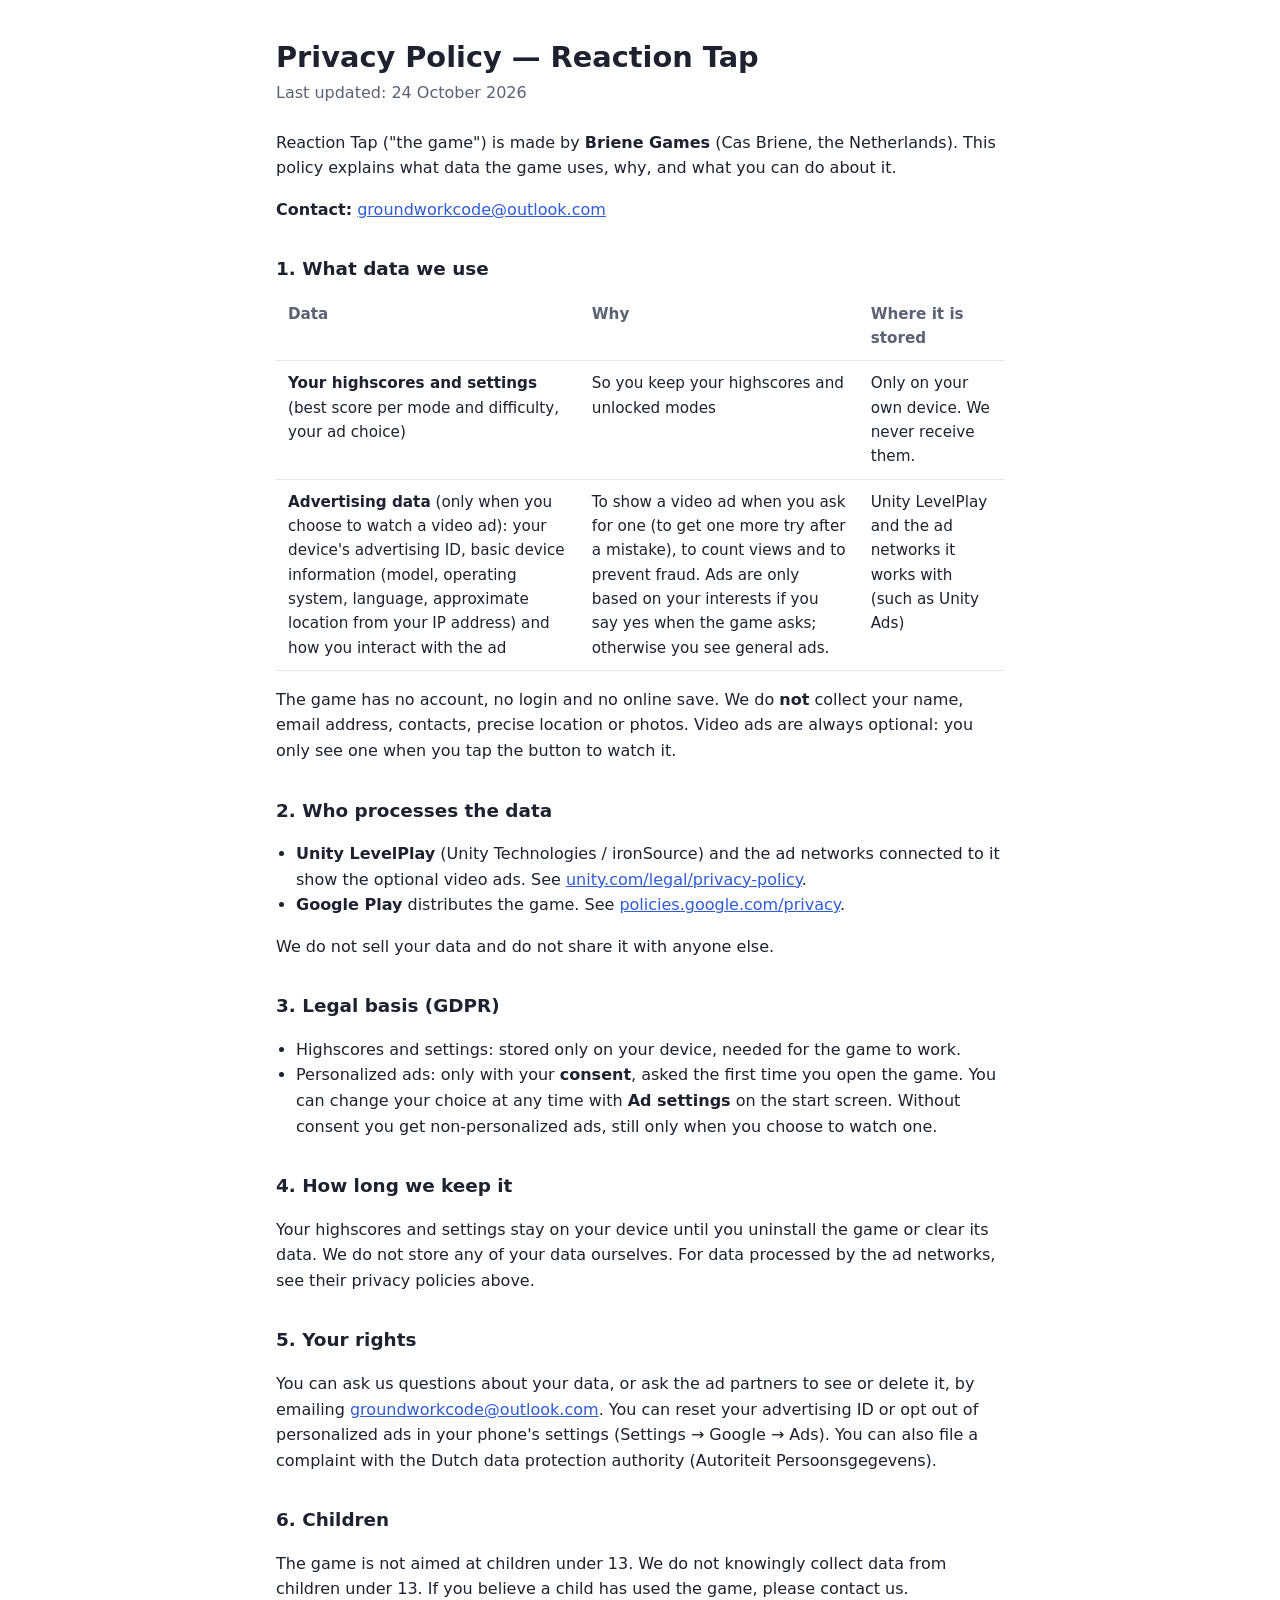
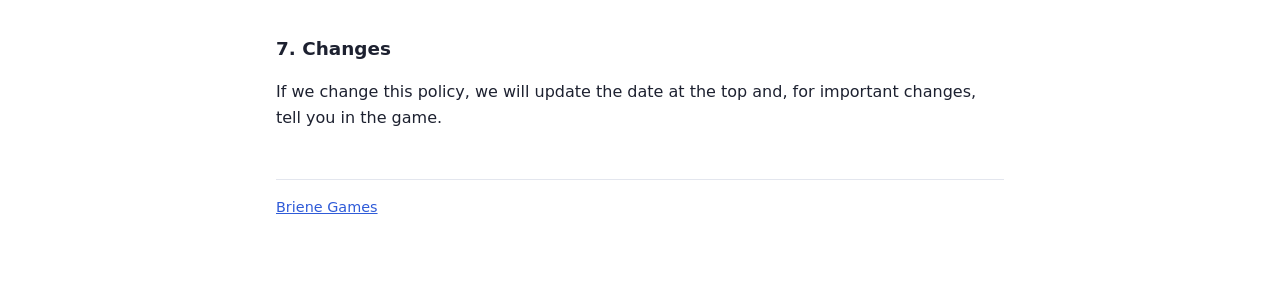
==== reaction-tap/privacy.html @ 68e298f3 "Briene Games: overzicht en privacyverklaring Reaction Tap Co-Authored-By: Claude Opus 5.5 <noreply@a" ====
<!doctype html>
<html lang="en">
<head>
  <meta charset="utf-8">
  <meta name="viewport" content="width=device-width, initial-scale=1">
  <title>Reaction Tap Privacy</title>
  <link rel="stylesheet" href="../style.css">
</head>
<body>
<main>
  <h1>Privacy Policy — Reaction Tap</h1>
  <p class="meta">Last updated: 24 October 2026</p>

  <p>Reaction Tap ("the game") is made by <strong>Briene Games</strong> (Cas Briene, the Netherlands). This policy
  explains what data the game uses, why, and what you can do about it.</p>
  <p><strong>Contact:</strong> <a href="mailto:groundworkcode@outlook.com">groundworkcode@outlook.com</a></p>

  <h2>1. What data we use</h2>
  <div class="table-wrap">
  <table>
    <tr><th>Data</th><th>Why</th><th>Where it is stored</th></tr>
    <tr>
      <td><strong>Your highscores and settings</strong> (best score per mode and difficulty, your ad choice)</td>
      <td>So you keep your highscores and unlocked modes</td>
      <td>Only on your own device. We never receive them.</td>
    </tr>
    <tr>
      <td><strong>Advertising data</strong> (only when you choose to watch a video ad): your device's advertising ID,
      basic device information (model, operating system, language, approximate location from your IP address) and how
      you interact with the ad</td>
      <td>To show a video ad when you ask for one (to get one more try after a mistake), to count views and to prevent
      fraud. Ads are only based on your interests if you say yes when the game asks; otherwise you see general ads.</td>
      <td>Unity LevelPlay and the ad networks it works with (such as Unity Ads)</td>
    </tr>
  </table>
  </div>
  <p>The game has no account, no login and no online save. We do <strong>not</strong> collect your name, email
  address, contacts, precise location or photos. Video ads are always optional: you only see one when you tap the
  button to watch it.</p>

  <h2>2. Who processes the data</h2>
  <ul>
    <li><strong>Unity LevelPlay</strong> (Unity Technologies / ironSource) and the ad networks connected to it show the
    optional video ads. See <a href="https://unity.com/legal/privacy-policy">unity.com/legal/privacy-policy</a>.</li>
    <li><strong>Google Play</strong> distributes the game. See
    <a href="https://policies.google.com/privacy">policies.google.com/privacy</a>.</li>
  </ul>
  <p>We do not sell your data and do not share it with anyone else.</p>

  <h2>3. Legal basis (GDPR)</h2>
  <ul>
    <li>Highscores and settings: stored only on your device, needed for the game to work.</li>
    <li>Personalized ads: only with your <strong>consent</strong>, asked the first time you open the game. You can
    change your choice at any time with <strong>Ad settings</strong> on the start screen. Without consent you get
    non-personalized ads, still only when you choose to watch one.</li>
  </ul>

  <h2>4. How long we keep it</h2>
  <p>Your highscores and settings stay on your device until you uninstall the game or clear its data. We do not store
  any of your data ourselves. For data processed by the ad networks, see their privacy policies above.</p>

  <h2>5. Your rights</h2>
  <p>You can ask us questions about your data, or ask the ad partners to see or delete it, by emailing
  <a href="mailto:groundworkcode@outlook.com">groundworkcode@outlook.com</a>. You can reset your advertising ID or opt
  out of personalized ads in your phone's settings (Settings → Google → Ads). You can also file a complaint with the
  Dutch data protection authority (Autoriteit Persoonsgegevens).</p>

  <h2>6. Children</h2>
  <p>The game is not aimed at children under 13. We do not knowingly collect data from children under 13. If you
  believe a child has used the game, please contact us.</p>

  <h2>7. Changes</h2>
  <p>If we change this policy, we will update the date at the top and, for important changes, tell you in the
  game.</p>

  <footer><a href="../index.html">Briene Games</a></footer>
</main>
</body>
</html>
---- style.css ----
:root {
  --bg: #ffffff;
  --text: #1d2130;
  --muted: #5b6275;
  --line: #e3e6ee;
  --accent: #2f5bd8;
}
@media (prefers-color-scheme: dark) {
  :root {
    --bg: #11131a;
    --text: #e6e8ef;
    --muted: #a3a9ba;
    --line: #2a2e3b;
    --accent: #8aa8ff;
  }
}
* { box-sizing: border-box; }
body {
  margin: 0;
  background: var(--bg);
  color: var(--text);
  font: 16px/1.6 system-ui, -apple-system, "Segoe UI", Roboto, sans-serif;
}
main { max-width: 760px; margin: 0 auto; padding: 40px 16px 64px; }
h1 { font-size: 1.8rem; line-height: 1.25; margin: 0 0 4px; }
h2 { font-size: 1.15rem; margin: 32px 0 8px; }
.meta { color: var(--muted); margin: 0 0 24px; }
a { color: var(--accent); }
ul { padding-left: 20px; }
.table-wrap { overflow-x: auto; }
table { border-collapse: collapse; width: 100%; font-size: 0.95rem; }
th, td { text-align: left; vertical-align: top; padding: 10px 12px; border-bottom: 1px solid var(--line); }
th { color: var(--muted); font-weight: 600; }
.games li { margin: 6px 0; }
footer { color: var(--muted); font-size: 0.9rem; margin-top: 48px; border-top: 1px solid var(--line); padding-top: 16px; }
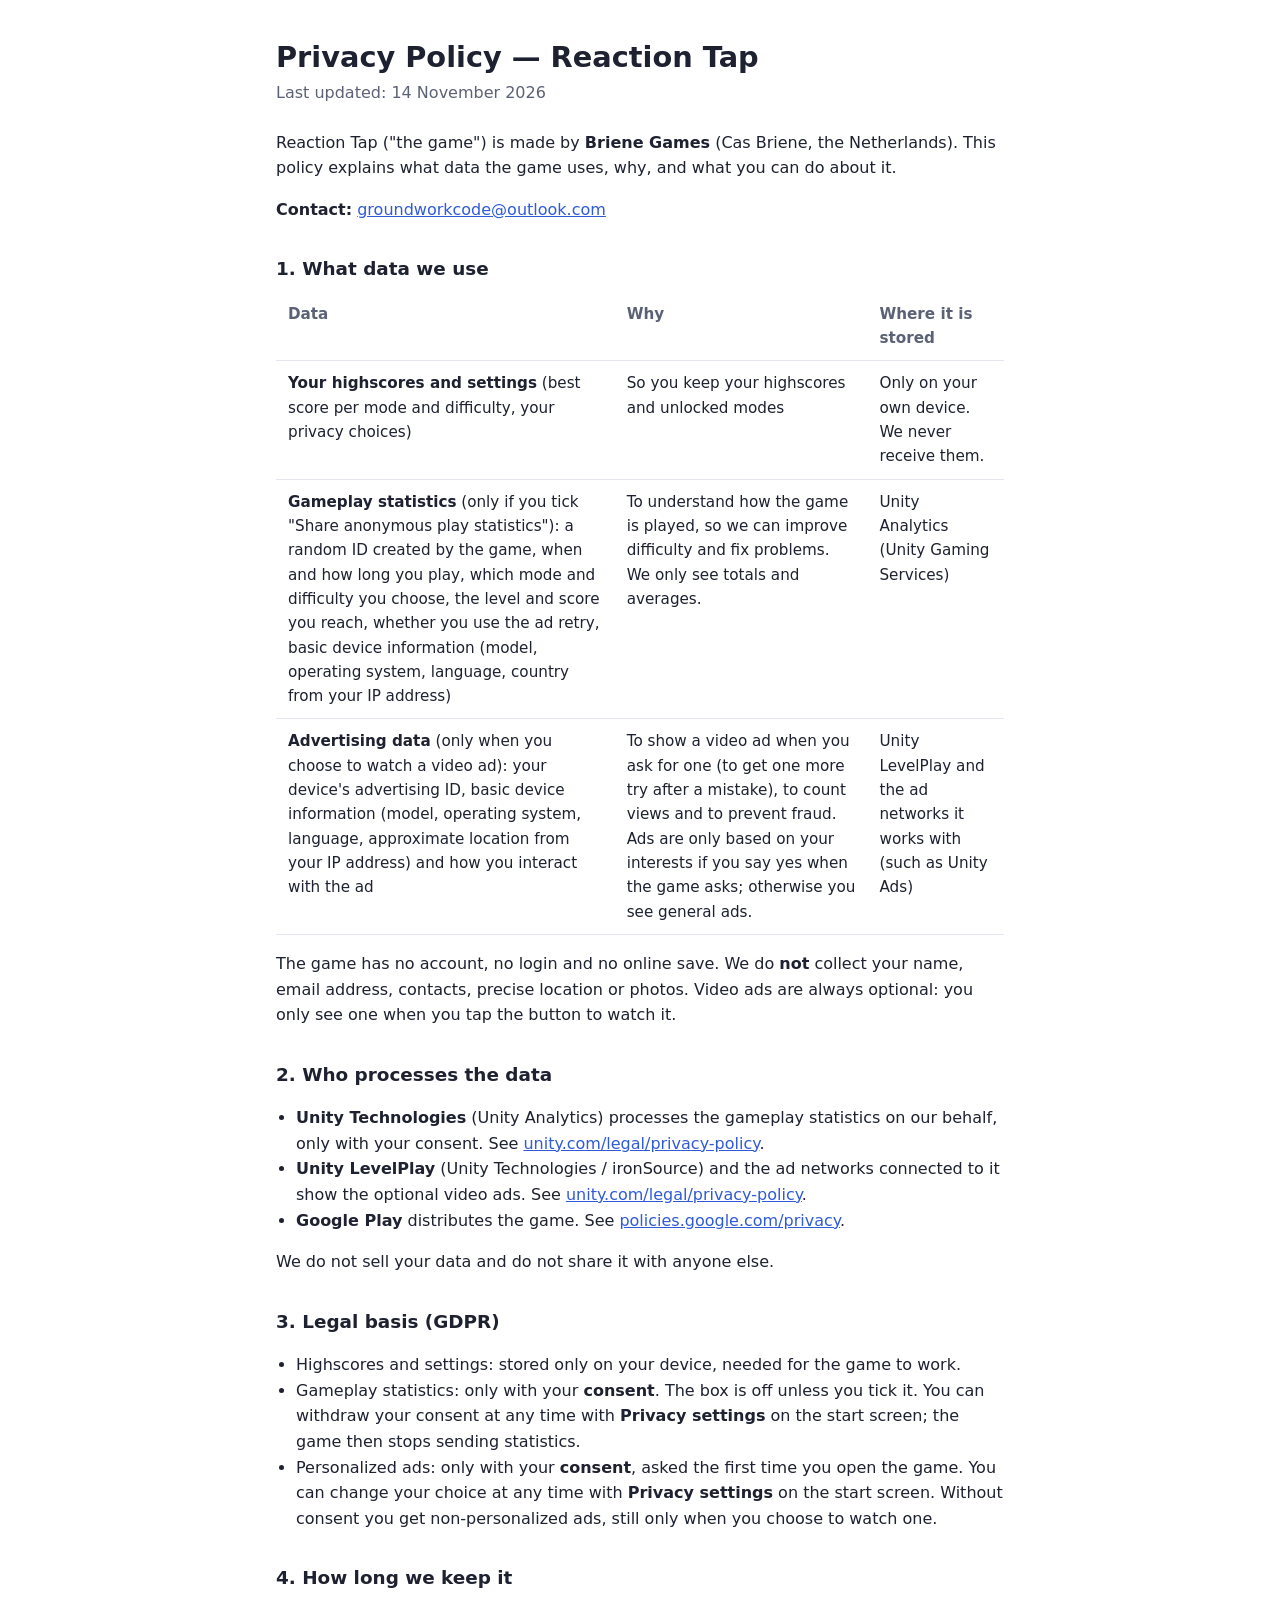
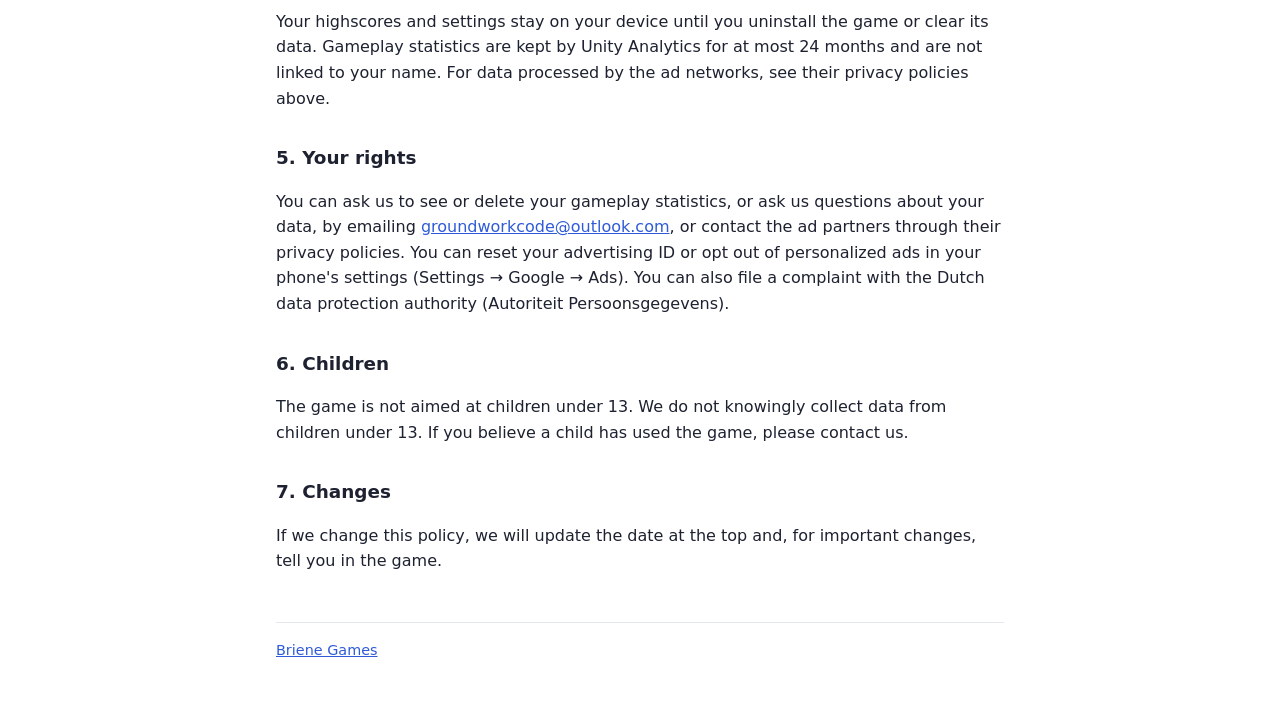
==== commit 347994f1: "Reaction Tap: privacyverklaring met speelstatistieken (Unity Analytics, opt-in) Co-Authored-By: Clau" ====
--- a/reaction-tap/privacy.html
+++ b/reaction-tap/privacy.html
@@ -9,7 +9,7 @@
 <body>
 <main>
   <h1>Privacy Policy — Reaction Tap</h1>
-  <p class="meta">Last updated: 24 October 2026</p>
+  <p class="meta">Last updated: 14 November 2026</p>
 
   <p>Reaction Tap ("the game") is made by <strong>Briene Games</strong> (Cas Briene, the Netherlands). This policy
   explains what data the game uses, why, and what you can do about it.</p>
@@ -20,9 +20,18 @@
   <table>
     <tr><th>Data</th><th>Why</th><th>Where it is stored</th></tr>
     <tr>
-      <td><strong>Your highscores and settings</strong> (best score per mode and difficulty, your ad choice)</td>
+      <td><strong>Your highscores and settings</strong> (best score per mode and difficulty, your privacy choices)</td>
       <td>So you keep your highscores and unlocked modes</td>
       <td>Only on your own device. We never receive them.</td>
+    </tr>
+    <tr>
+      <td><strong>Gameplay statistics</strong> (only if you tick "Share anonymous play statistics"): a random ID created
+      by the game, when and how long you play, which mode and difficulty you choose, the level and score you reach,
+      whether you use the ad retry, basic device information (model, operating system, language, country from your IP
+      address)</td>
+      <td>To understand how the game is played, so we can improve difficulty and fix problems. We only see totals and
+      averages.</td>
+      <td>Unity Analytics (Unity Gaming Services)</td>
     </tr>
     <tr>
       <td><strong>Advertising data</strong> (only when you choose to watch a video ad): your device's advertising ID,
@@ -40,6 +49,8 @@
 
   <h2>2. Who processes the data</h2>
   <ul>
+    <li><strong>Unity Technologies</strong> (Unity Analytics) processes the gameplay statistics on our behalf, only with
+    your consent. See <a href="https://unity.com/legal/privacy-policy">unity.com/legal/privacy-policy</a>.</li>
     <li><strong>Unity LevelPlay</strong> (Unity Technologies / ironSource) and the ad networks connected to it show the
     optional video ads. See <a href="https://unity.com/legal/privacy-policy">unity.com/legal/privacy-policy</a>.</li>
     <li><strong>Google Play</strong> distributes the game. See
@@ -50,18 +61,23 @@
   <h2>3. Legal basis (GDPR)</h2>
   <ul>
     <li>Highscores and settings: stored only on your device, needed for the game to work.</li>
+    <li>Gameplay statistics: only with your <strong>consent</strong>. The box is off unless you tick it. You can
+    withdraw your consent at any time with <strong>Privacy settings</strong> on the start screen; the game then stops
+    sending statistics.</li>
     <li>Personalized ads: only with your <strong>consent</strong>, asked the first time you open the game. You can
-    change your choice at any time with <strong>Ad settings</strong> on the start screen. Without consent you get
+    change your choice at any time with <strong>Privacy settings</strong> on the start screen. Without consent you get
     non-personalized ads, still only when you choose to watch one.</li>
   </ul>
 
   <h2>4. How long we keep it</h2>
-  <p>Your highscores and settings stay on your device until you uninstall the game or clear its data. We do not store
-  any of your data ourselves. For data processed by the ad networks, see their privacy policies above.</p>
+  <p>Your highscores and settings stay on your device until you uninstall the game or clear its data. Gameplay
+  statistics are kept by Unity Analytics for at most 24 months and are not linked to your name. For data processed by
+  the ad networks, see their privacy policies above.</p>
 
   <h2>5. Your rights</h2>
-  <p>You can ask us questions about your data, or ask the ad partners to see or delete it, by emailing
-  <a href="mailto:groundworkcode@outlook.com">groundworkcode@outlook.com</a>. You can reset your advertising ID or opt
+  <p>You can ask us to see or delete your gameplay statistics, or ask us questions about your data, by emailing
+  <a href="mailto:groundworkcode@outlook.com">groundworkcode@outlook.com</a>, or contact the ad partners through their
+  privacy policies. You can reset your advertising ID or opt
   out of personalized ads in your phone's settings (Settings → Google → Ads). You can also file a complaint with the
   Dutch data protection authority (Autoriteit Persoonsgegevens).</p>
 
